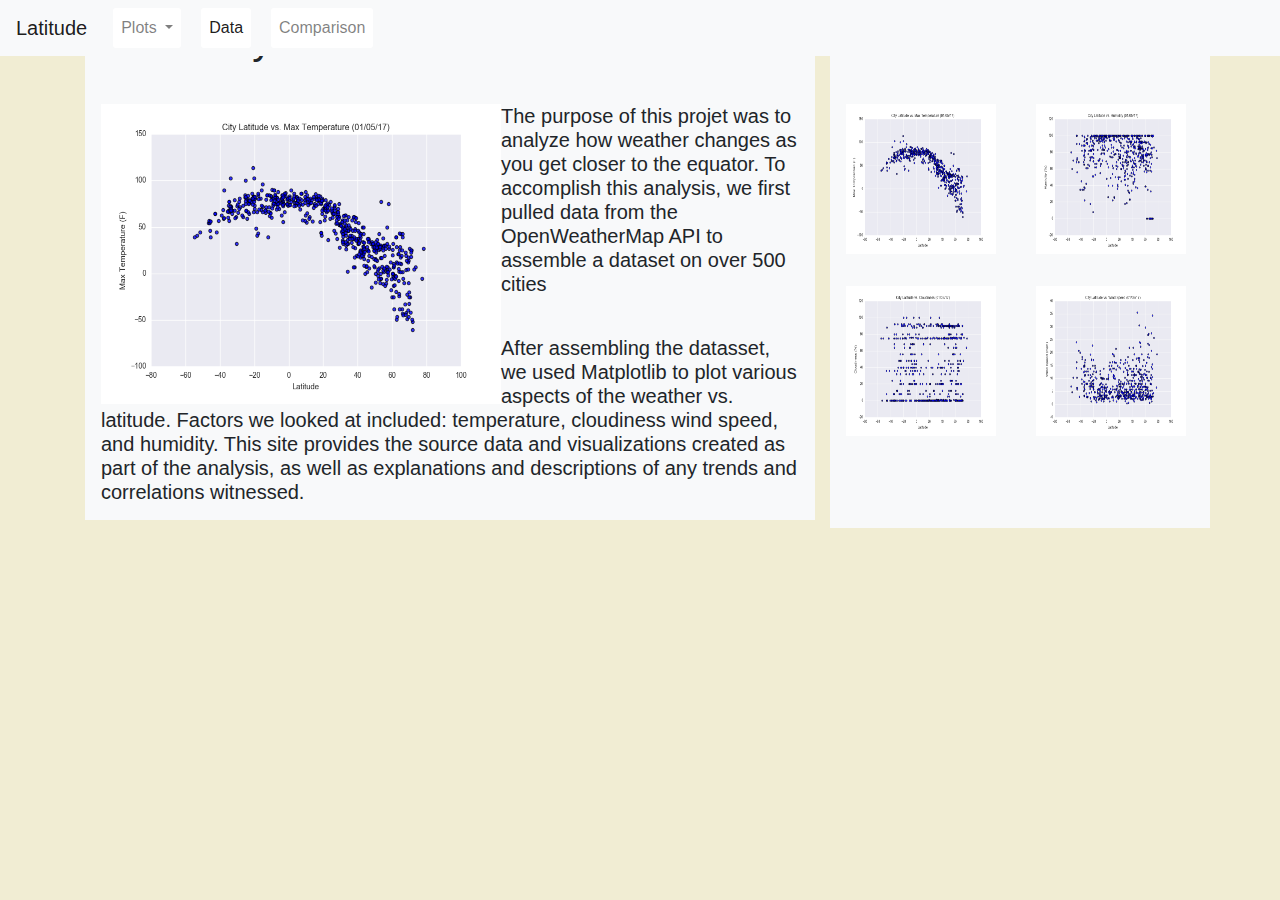
==== index.html @ dce3795e "fixed dropdown and responsive navbar issue" ====
<!DOCTYPE html>
<html lang="en">
    <head>
        <meta charset="UTF-8">
        <title>Langing-Page</title>
        <script type="text/javascript" src="js/jquery-1.8.0.js"></script>
    <script type="text/javascript" src="js/bootstrap.min.js"></script>
        <link rel="stylesheet" href="https://stackpath.bootstrapcdn.com/bootstrap/4.3.1/css/bootstrap.min.css" integrity="sha384-ggOyR0iXCbMQv3Xipma34MD+dH/1fQ784/j6cY/iJTQUOhcWr7x9JvoRxT2MZw1T" crossorigin="anonymous">
        <link rel="stylesheet" href="style.css">
    </head>
    <body style="background-color:rgb(241, 237, 211);">        

            <div>
            
                    <nav class ="navbar navbar-expand-md navbar-light fixed-top bg-light">
                        <a class= "navbar-brand" href="index.html">Latitude</a>
                        <button class="navbar-toggler" type="button" data-toggle="collapse" data-target="#navbarCollapse" aria-controls="navbarCollapse" aria-expanded="true" aria-label="Toggle navigation">
                            <span class="navbar-toggler-icon"></span>
                        </button>
                        <div class="navbar-collapse collapse show" id="navbarCollapse" style>
                            <ul class="navbar-nav mr-auto">
                                <li class="nav-item dropdown">
                                    <a class="nav-link dropdown-toggle" href="#" id="navbarDropdown" role="button" data-toggle="dropdown" aria-haspopup="true" aria-expanded="false">
                                    Plots
                                    </a>
                                    <div class="dropdown-menu">
                                    <a class="dropdown-item" href="/visualization-1.html">Max Temperature</a>
                                    <a class="dropdown-item" href="/visualization-2.html">Humidity</a>
                                    <a class="dropdown-item" href="/visualization-3.html">Cloudiness</a>
                                    <a class="dropdown-item" href="/visualization-4.html">Wind Speed</a>
                                    </div>
                                </li>
                                <li class="nav-item active">
                                    <a class="nav-link" href="/data.html">Data</a>
                                </li>
                                <li class="nav-item">
                                    <a class="nav-link" href="/comparison.html">Comparison</a>
                                </li>
                        </ul>
                    </div>
                </nav>
                </div>
        <main>
            <div class ="container">
        <div class = "row mt-auto">
            <div class="col-ls-8 col-md-8 col-sm-12">
                <div class="p-6 bg-light">
                <h1 class = "display-5 p-3">Summary: Latitude vs. X</h1>
                <h5 class = "display-6 p-3"><img src="\Resources\assets\images\Fig1.png" class="img-responsive" width = "400" height = "300" style = "float:left" alt="...">The purpose of this projet was to analyze how weather changes as you get closer to the equator. To accomplish this analysis, we first pulled data from the OpenWeatherMap API to assemble a dataset on over 500 cities</h5>
                <h5 class = "p-3">After assembling the datasset, we used Matplotlib to plot various aspects of the weather vs. latitude. Factors we looked at included: temperature, cloudiness wind speed, and humidity. This site provides the source data and visualizations created as part of the analysis, as well as explanations and descriptions of any trends and correlations witnessed.</h5>
            </div>
            </div>
            <div class="col-ls-4 col-md-4 col-sm-12 bg-light">
                <div class="row">
                    <div>
                        <h1 class = "display-5 p-3">Visualizations</h1>
                    </div>
                </div>
                <div class="row">
                    <div class = "col-md-6 col-sm-3 p-3">
                            <a href="/visualization-1.html">
                            <img class = "thumbnail" src="\Resources\assets\images\Fig1.png" alt="Max Temperature">
                            </a>
                    </div>
                    <div class = "col-md-6 col-sm-3 p-3">
                        <a href="/visualization-2.html">
                          <img class = "thumbnail" src="\Resources\assets\images\Fig2.png" alt="Humidity">
                        </a>
                    </div>            
                    <div class = "col-md-6 col-sm-3 p-3">
                            <a href="/visualization-3.html">
                              <img class = "thumbnail" src="\Resources\assets\images\Fig3.png" alt="Cloudiness">
                            </a>
                    </div>
                    <div class = "col-md-6 col-sm-3 p-3">
                            <a href="/visualization-4.html">
                              <img class = "thumbnail" src="\Resources\assets\images\Fig4.png" alt="Wind Speed">
                            </a>
                    </div>
                </div>
            </div>
        </div>           
    </div>
</main>
    <script src="https://code.jquery.com/jquery-3.3.1.slim.min.js" integrity="sha384-q8i/X+965DzO0rT7abK41JStQIAqVgRVzpbzo5smXKp4YfRvH+8abtTE1Pi6jizo" crossorigin="anonymous"></script>
<script src="https://cdnjs.cloudflare.com/ajax/libs/popper.js/1.14.7/umd/popper.min.js" integrity="sha384-UO2eT0CpHqdSJQ6hJty5KVphtPhzWj9WO1clHTMGa3JDZwrnQq4sF86dIHNDz0W1" crossorigin="anonymous"></script>
<script src="https://stackpath.bootstrapcdn.com/bootstrap/4.3.1/js/bootstrap.min.js" integrity="sha384-JjSmVgyd0p3pXB1rRibZUAYoIIy6OrQ6VrjIEaFf/nJGzIxFDsf4x0xIM+B07jRM" crossorigin="anonymous"></script>
    </body>
</html>
---- style.css ----
.thumbnail {
width: 150px;
height: 150px;
border: 0.1mm;
}

.container {width: auto; }
/* Giving our navbar some padding and a background color */
  /* Making our navbar li's inline-block elements this makes it so we can have multiple on the same line. Floats could have been used too */
  .navbar li {
    display: inline-block;
    padding: 0px;
    margin-right: 10px;
    margin-left: 10px;
    cursor: pointer;
    background: #fff;
    border-radius: 3px;
  }

  #nav-select {
    visibility: hidden;
  }
  
  /* Getting rid of the default link styles here */
  .navbar li a {
    color: #000;
    text-decoration: none;
  }

  
  /* Adding media queries to show the drop-down, and hide the navbar when the screen is smaller than 480 pixels */
  @media (max-width: 600px) {
    .navbar li {
      padding: 10px;
    }
  
    .post {
      margin-right: 30px;
      margin-left: 30px;
    }
  
    .navbar ul {
      visibility: hidden;
    }
  
    #nav-select {
      visibility: visible;
    }
  }
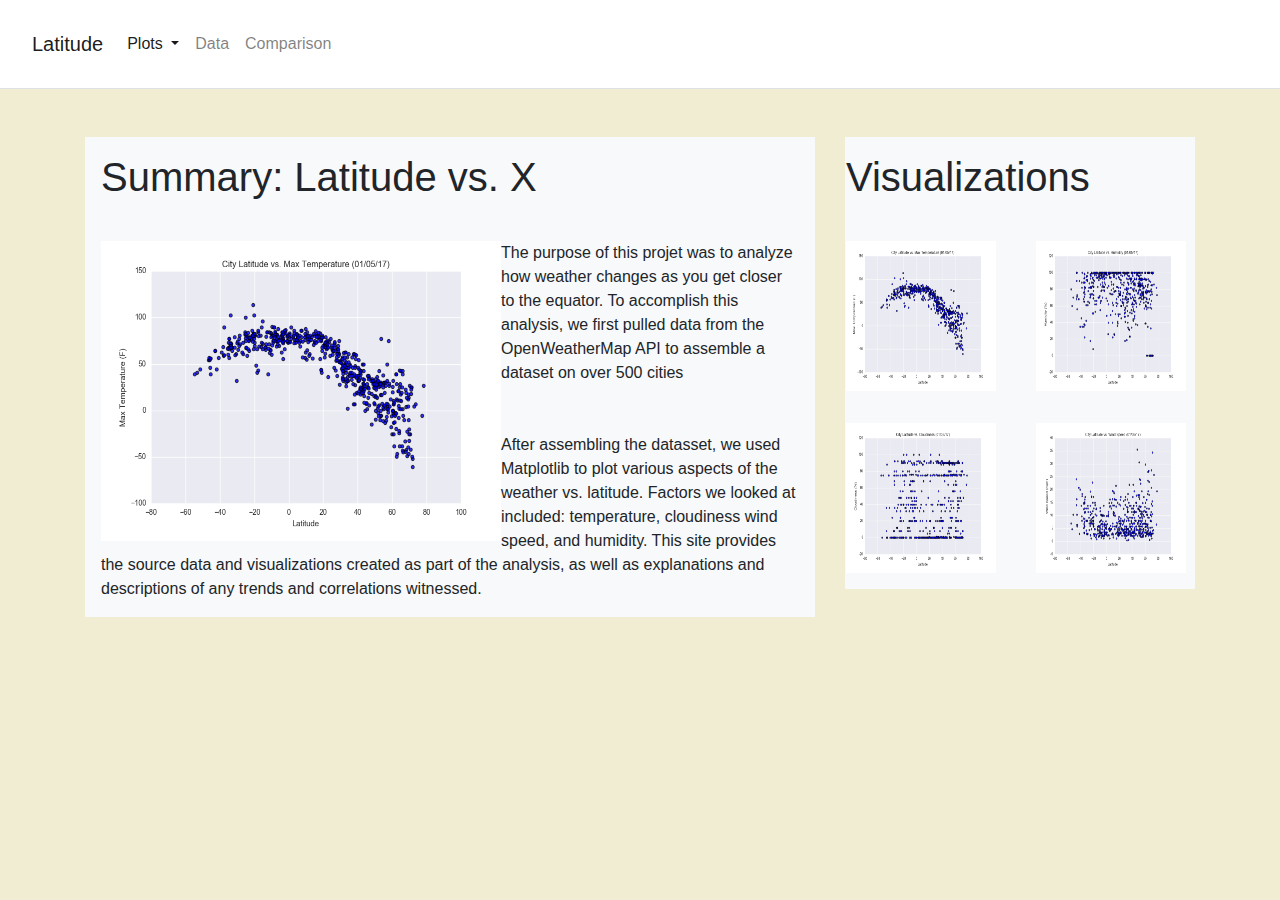
==== commit 3071eb1b: "still need more work on layout, but fixed most of the issues" ====
--- a/index.html
+++ b/index.html
@@ -3,23 +3,19 @@
     <head>
         <meta charset="UTF-8">
         <title>Langing-Page</title>
-        <script type="text/javascript" src="js/jquery-1.8.0.js"></script>
-    <script type="text/javascript" src="js/bootstrap.min.js"></script>
         <link rel="stylesheet" href="https://stackpath.bootstrapcdn.com/bootstrap/4.3.1/css/bootstrap.min.css" integrity="sha384-ggOyR0iXCbMQv3Xipma34MD+dH/1fQ784/j6cY/iJTQUOhcWr7x9JvoRxT2MZw1T" crossorigin="anonymous">
         <link rel="stylesheet" href="style.css">
     </head>
     <body style="background-color:rgb(241, 237, 211);">        
-
-            <div>
-            
-                    <nav class ="navbar navbar-expand-md navbar-light fixed-top bg-light">
+        <div class="d-flex flex-column flex-md-row align-items-center p-3 mb-5 bg-white border-bottom box-shadow">         
+                <nav class ="navbar navbar-expand-md navbar-light my-0 my-md-0 mr-md-3">
                         <a class= "navbar-brand" href="index.html">Latitude</a>
                         <button class="navbar-toggler" type="button" data-toggle="collapse" data-target="#navbarCollapse" aria-controls="navbarCollapse" aria-expanded="true" aria-label="Toggle navigation">
                             <span class="navbar-toggler-icon"></span>
                         </button>
                         <div class="navbar-collapse collapse show" id="navbarCollapse" style>
                             <ul class="navbar-nav mr-auto">
-                                <li class="nav-item dropdown">
+                                <li class="nav-item dropdown active">
                                     <a class="nav-link dropdown-toggle" href="#" id="navbarDropdown" role="button" data-toggle="dropdown" aria-haspopup="true" aria-expanded="false">
                                     Plots
                                     </a>
@@ -30,58 +26,64 @@
                                     <a class="dropdown-item" href="/visualization-4.html">Wind Speed</a>
                                     </div>
                                 </li>
-                                <li class="nav-item active">
+                                <li class="nav-item">
                                     <a class="nav-link" href="/data.html">Data</a>
                                 </li>
                                 <li class="nav-item">
                                     <a class="nav-link" href="/comparison.html">Comparison</a>
                                 </li>
-                        </ul>
-                    </div>
-                </nav>
-                </div>
-        <main>
-            <div class ="container">
+                            </ul>
+                        </div>
+                    </nav>
+        </div>
+        <div class ="container">
         <div class = "row mt-auto">
             <div class="col-ls-8 col-md-8 col-sm-12">
                 <div class="p-6 bg-light">
                 <h1 class = "display-5 p-3">Summary: Latitude vs. X</h1>
-                <h5 class = "display-6 p-3"><img src="\Resources\assets\images\Fig1.png" class="img-responsive" width = "400" height = "300" style = "float:left" alt="...">The purpose of this projet was to analyze how weather changes as you get closer to the equator. To accomplish this analysis, we first pulled data from the OpenWeatherMap API to assemble a dataset on over 500 cities</h5>
-                <h5 class = "p-3">After assembling the datasset, we used Matplotlib to plot various aspects of the weather vs. latitude. Factors we looked at included: temperature, cloudiness wind speed, and humidity. This site provides the source data and visualizations created as part of the analysis, as well as explanations and descriptions of any trends and correlations witnessed.</h5>
+                <p class = "display-6 p-3"><img src="\Resources\assets\images\Fig1.png" class="img-responsive" width = "400" height = "300" style = "float:left" alt="...">The purpose of this projet was to analyze how weather changes as you get closer to the equator. To accomplish this analysis, we first pulled data from the OpenWeatherMap API to assemble a dataset on over 500 cities</p>
+                <p class = "p-3">After assembling the datasset, we used Matplotlib to plot various aspects of the weather vs. latitude. Factors we looked at included: temperature, cloudiness wind speed, and humidity. This site provides the source data and visualizations created as part of the analysis, as well as explanations and descriptions of any trends and correlations witnessed.</p>
+                </div>
             </div>
-            </div>
-            <div class="col-ls-4 col-md-4 col-sm-12 bg-light">
+            <div class="col-ls-4 col-md-4 col-sm-12">
+                <div class="p-6 bg-light">
                 <div class="row">
-                    <div>
                         <h1 class = "display-5 p-3">Visualizations</h1>
-                    </div>
                 </div>
                 <div class="row">
                     <div class = "col-md-6 col-sm-3 p-3">
+                        <div class="thumbnail">
                             <a href="/visualization-1.html">
                             <img class = "thumbnail" src="\Resources\assets\images\Fig1.png" alt="Max Temperature">
                             </a>
+                        </div>
                     </div>
                     <div class = "col-md-6 col-sm-3 p-3">
+                        <div class="thumbnail">
                         <a href="/visualization-2.html">
                           <img class = "thumbnail" src="\Resources\assets\images\Fig2.png" alt="Humidity">
                         </a>
+                        </div>
                     </div>            
                     <div class = "col-md-6 col-sm-3 p-3">
+                        <div class="thumbnail">
                             <a href="/visualization-3.html">
                               <img class = "thumbnail" src="\Resources\assets\images\Fig3.png" alt="Cloudiness">
                             </a>
+                        </div>
                     </div>
                     <div class = "col-md-6 col-sm-3 p-3">
+                        <div class="thumbnail">
                             <a href="/visualization-4.html">
                               <img class = "thumbnail" src="\Resources\assets\images\Fig4.png" alt="Wind Speed">
                             </a>
+                        </div>
                     </div>
+                </div>
                 </div>
             </div>
         </div>           
     </div>
-</main>
     <script src="https://code.jquery.com/jquery-3.3.1.slim.min.js" integrity="sha384-q8i/X+965DzO0rT7abK41JStQIAqVgRVzpbzo5smXKp4YfRvH+8abtTE1Pi6jizo" crossorigin="anonymous"></script>
 <script src="https://cdnjs.cloudflare.com/ajax/libs/popper.js/1.14.7/umd/popper.min.js" integrity="sha384-UO2eT0CpHqdSJQ6hJty5KVphtPhzWj9WO1clHTMGa3JDZwrnQq4sF86dIHNDz0W1" crossorigin="anonymous"></script>
 <script src="https://stackpath.bootstrapcdn.com/bootstrap/4.3.1/js/bootstrap.min.js" integrity="sha384-JjSmVgyd0p3pXB1rRibZUAYoIIy6OrQ6VrjIEaFf/nJGzIxFDsf4x0xIM+B07jRM" crossorigin="anonymous"></script>
--- a/style.css
+++ b/style.css
@@ -4,47 +4,5 @@
 border: 0.1mm;
 }
 
-.container {width: auto; }
-/* Giving our navbar some padding and a background color */
-  /* Making our navbar li's inline-block elements this makes it so we can have multiple on the same line. Floats could have been used too */
-  .navbar li {
-    display: inline-block;
-    padding: 0px;
-    margin-right: 10px;
-    margin-left: 10px;
-    cursor: pointer;
-    background: #fff;
-    border-radius: 3px;
-  }
-
-  #nav-select {
-    visibility: hidden;
-  }
-  
-  /* Getting rid of the default link styles here */
-  .navbar li a {
-    color: #000;
-    text-decoration: none;
-  }
-
   
   /* Adding media queries to show the drop-down, and hide the navbar when the screen is smaller than 480 pixels */
-  @media (max-width: 600px) {
-    .navbar li {
-      padding: 10px;
-    }
-  
-    .post {
-      margin-right: 30px;
-      margin-left: 30px;
-    }
-  
-    .navbar ul {
-      visibility: hidden;
-    }
-  
-    #nav-select {
-      visibility: visible;
-    }
-  }
-  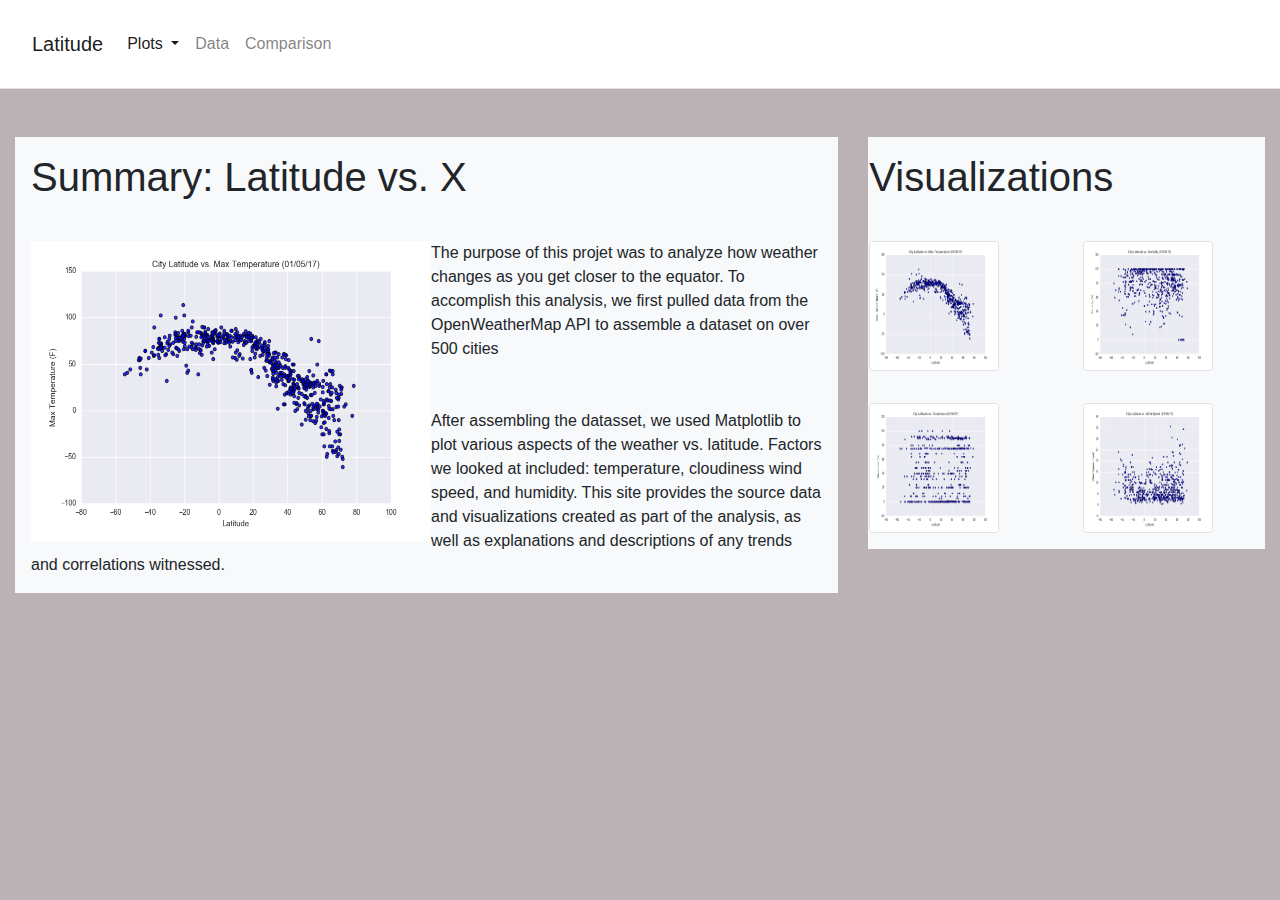
==== commit 425e0098: "continue to work improvment" ====
--- a/index.html
+++ b/index.html
@@ -6,7 +6,8 @@
         <link rel="stylesheet" href="https://stackpath.bootstrapcdn.com/bootstrap/4.3.1/css/bootstrap.min.css" integrity="sha384-ggOyR0iXCbMQv3Xipma34MD+dH/1fQ784/j6cY/iJTQUOhcWr7x9JvoRxT2MZw1T" crossorigin="anonymous">
         <link rel="stylesheet" href="style.css">
     </head>
-    <body style="background-color:rgb(241, 237, 211);">        
+    <body>
+    <header>        
         <div class="d-flex flex-column flex-md-row align-items-center p-3 mb-5 bg-white border-bottom box-shadow">         
                 <nav class ="navbar navbar-expand-md navbar-light my-0 my-md-0 mr-md-3">
                         <a class= "navbar-brand" href="index.html">Latitude</a>
@@ -36,7 +37,8 @@
                         </div>
                     </nav>
         </div>
-        <div class ="container">
+    </header>
+        <div class ="container-fluid">
         <div class = "row mt-auto">
             <div class="col-ls-8 col-md-8 col-sm-12">
                 <div class="p-6 bg-light">
@@ -54,28 +56,28 @@
                     <div class = "col-md-6 col-sm-3 p-3">
                         <div class="thumbnail">
                             <a href="/visualization-1.html">
-                            <img class = "thumbnail" src="\Resources\assets\images\Fig1.png" alt="Max Temperature">
+                            <img class = "thumbnail border border-bottom rounded image-fluid" src="\Resources\assets\images\Fig1.png" alt="Max Temperature">
                             </a>
                         </div>
                     </div>
                     <div class = "col-md-6 col-sm-3 p-3">
                         <div class="thumbnail">
                         <a href="/visualization-2.html">
-                          <img class = "thumbnail" src="\Resources\assets\images\Fig2.png" alt="Humidity">
+                          <img class = "thumbnail border border-bottom rounded image-fluid" src="\Resources\assets\images\Fig2.png" alt="Humidity">
                         </a>
                         </div>
                     </div>            
                     <div class = "col-md-6 col-sm-3 p-3">
                         <div class="thumbnail">
                             <a href="/visualization-3.html">
-                              <img class = "thumbnail" src="\Resources\assets\images\Fig3.png" alt="Cloudiness">
+                              <img class = "thumbnail border border-bottom rounded image-fluid" src="\Resources\assets\images\Fig3.png" alt="Cloudiness">
                             </a>
                         </div>
                     </div>
                     <div class = "col-md-6 col-sm-3 p-3">
                         <div class="thumbnail">
                             <a href="/visualization-4.html">
-                              <img class = "thumbnail" src="\Resources\assets\images\Fig4.png" alt="Wind Speed">
+                              <img class = "thumbnail border border-bottom rounded image-fluid" src="\Resources\assets\images\Fig4.png" alt="Wind Speed">
                             </a>
                         </div>
                     </div>
--- a/style.css
+++ b/style.css
@@ -1,8 +1,29 @@
 .thumbnail {
-width: 150px;
-height: 150px;
-border: 0.1mm;
+width: 130px;
+height: 130px;
+border-width: 1px;
+border-color: black;
 }
 
+.center {
+  display: block;
+  margin-left: auto;
+  margin-right: auto;
+  width: 80%;
+}
+
+body{
+  background-color:#BAB2B5;
+}
+
+
+h6{
+font-size: large;
+font-weight: 600;
+font-style: bold;
+font-family:-apple-system, BlinkMacSystemFont, 'Segoe UI', Roboto, Oxygen, Ubuntu, Cantarell, 'Open Sans', 'Helvetica Neue', sans-serif;
+text-align:center;
+padding-top: 50px;
+}
   
   /* Adding media queries to show the drop-down, and hide the navbar when the screen is smaller than 480 pixels */
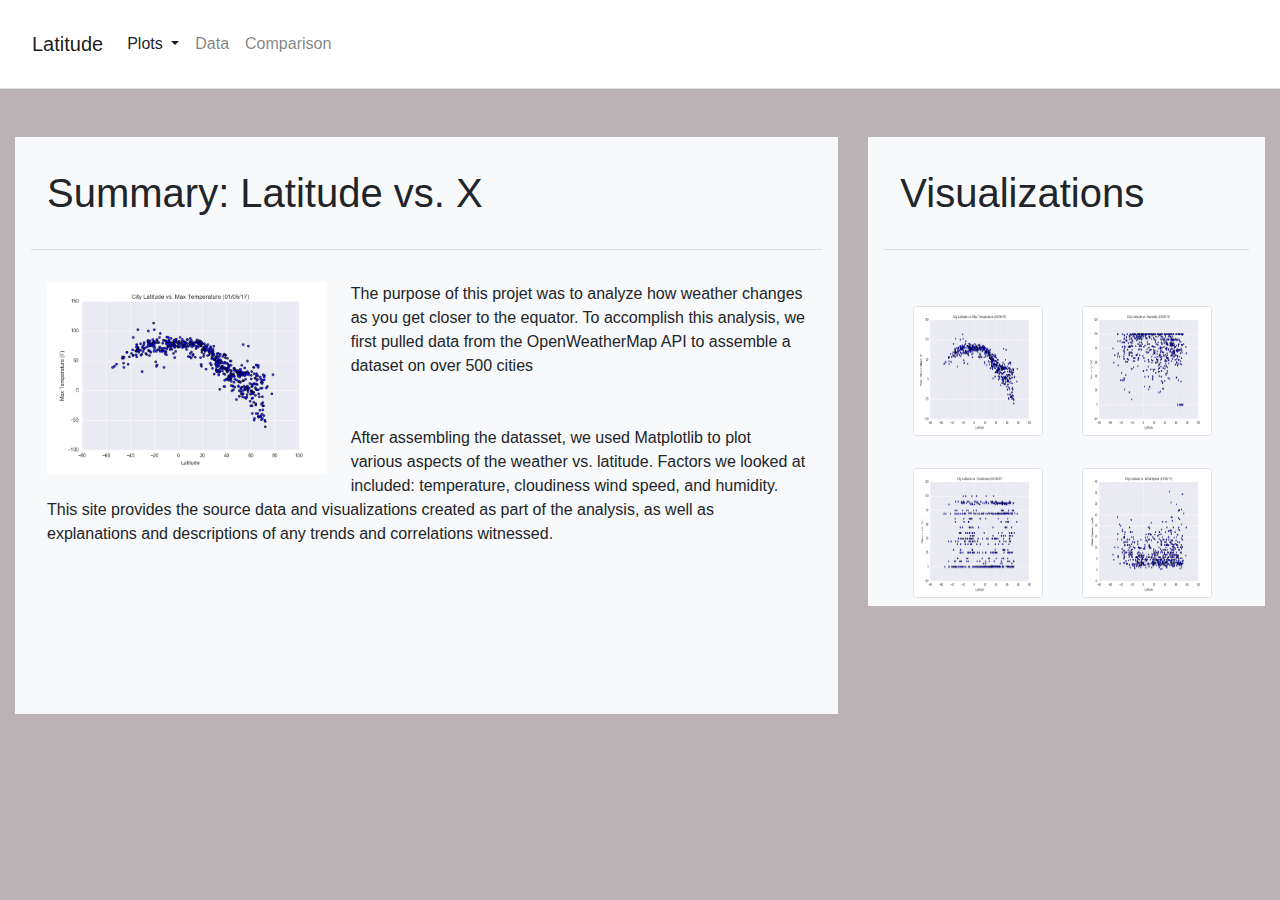
==== commit 1f0be6c5: "done" ====
--- a/index.html
+++ b/index.html
@@ -7,15 +7,14 @@
         <link rel="stylesheet" href="style.css">
     </head>
     <body>
-    <header>        
-        <div class="d-flex flex-column flex-md-row align-items-center p-3 mb-5 bg-white border-bottom box-shadow">         
-                <nav class ="navbar navbar-expand-md navbar-light my-0 my-md-0 mr-md-3">
+        <div class="d-flex flex-column flex-md-row align-items-center p-3 mb-5 bg-white border-bottom box-shadow">             
+            <nav class ="navbar navbar-expand-md navbar-light my-0 my-md-0 mr-md-3">
                         <a class= "navbar-brand" href="index.html">Latitude</a>
-                        <button class="navbar-toggler" type="button" data-toggle="collapse" data-target="#navbarCollapse" aria-controls="navbarCollapse" aria-expanded="true" aria-label="Toggle navigation">
+                        <button class="navbar-toggler nav" type="button" data-toggle="collapse" data-target="#navbarCollapse" aria-controls="navbarCollapse" aria-expanded="false" aria-label="Toggle navigation">
                             <span class="navbar-toggler-icon"></span>
                         </button>
                         <div class="navbar-collapse collapse show" id="navbarCollapse" style>
-                            <ul class="navbar-nav mr-auto">
+                            <ul class="navbar-nav mr-auto justify-content-end">
                                 <li class="nav-item dropdown active">
                                     <a class="nav-link dropdown-toggle" href="#" id="navbarDropdown" role="button" data-toggle="dropdown" aria-haspopup="true" aria-expanded="false">
                                     Plots
@@ -37,47 +36,49 @@
                         </div>
                     </nav>
         </div>
-    </header>
         <div class ="container-fluid">
         <div class = "row mt-auto">
-            <div class="col-ls-8 col-md-8 col-sm-12">
-                <div class="p-6 bg-light">
+            <div class="col-md-8">
+                <div class="p-3 bg-light">
                 <h1 class = "display-5 p-3">Summary: Latitude vs. X</h1>
-                <p class = "display-6 p-3"><img src="\Resources\assets\images\Fig1.png" class="img-responsive" width = "400" height = "300" style = "float:left" alt="...">The purpose of this projet was to analyze how weather changes as you get closer to the equator. To accomplish this analysis, we first pulled data from the OpenWeatherMap API to assemble a dataset on over 500 cities</p>
-                <p class = "p-3">After assembling the datasset, we used Matplotlib to plot various aspects of the weather vs. latitude. Factors we looked at included: temperature, cloudiness wind speed, and humidity. This site provides the source data and visualizations created as part of the analysis, as well as explanations and descriptions of any trends and correlations witnessed.</p>
-                </div>
+                <hr/>
+                <p class = "display-6 p-3"><img src="\Resources\assets\images\Fig1.png" class="img-fluid left pr-4" style="float:left" alt="...">The purpose of this projet was to analyze how weather changes as you get closer to the equator. To accomplish this analysis, we first pulled data from the OpenWeatherMap API to assemble a dataset on over 500 cities</p>
+                <p class = "display-6 p-3">After assembling the datasset, we used Matplotlib to plot various aspects of the weather vs. latitude. Factors we looked at included: temperature, cloudiness wind speed, and humidity. This site provides the source data and visualizations created as part of the analysis, as well as explanations and descriptions of any trends and correlations witnessed.</p>
+                <p>&nbsp;</p>
+                <p>&nbsp;</p>
+                <p>&nbsp;</p>
             </div>
-            <div class="col-ls-4 col-md-4 col-sm-12">
-                <div class="p-6 bg-light">
+            </div>
+            <div class="col-md-4">
+                <div class="bg-light p-3">
+                <h1 class = "display-5 p-3">Visualizations</h1>
+                <hr/>
                 <div class="row">
-                        <h1 class = "display-5 p-3">Visualizations</h1>
-                </div>
-                <div class="row">
-                    <div class = "col-md-6 col-sm-3 p-3">
-                        <div class="thumbnail">
+                    <div class = "col-md-5 col-sm-3 ml-md-1 p-3">
+                        <div class="thumbnail p-4">
                             <a href="/visualization-1.html">
-                            <img class = "thumbnail border border-bottom rounded image-fluid" src="\Resources\assets\images\Fig1.png" alt="Max Temperature">
+                            <img class = "thumbnail thumbnail-sm border border-bottom rounded image-fluid" src="\Resources\assets\images\Fig1.png" alt="Max Temperature">
                             </a>
                         </div>
                     </div>
-                    <div class = "col-md-6 col-sm-3 p-3">
-                        <div class="thumbnail">
+                    <div class = "col-md-5 col-sm-3 ml-md-1 p-3">
+                        <div class="thumbnail p-4">
                         <a href="/visualization-2.html">
-                          <img class = "thumbnail border border-bottom rounded image-fluid" src="\Resources\assets\images\Fig2.png" alt="Humidity">
+                          <img class = "thumbnail thumbnail-sm border border-bottom rounded image-fluid" src="\Resources\assets\images\Fig2.png" alt="Humidity">
                         </a>
                         </div>
                     </div>            
-                    <div class = "col-md-6 col-sm-3 p-3">
-                        <div class="thumbnail">
+                    <div class = "col-md-5 col-sm-3 ml-md-1 p-3">
+                        <div class="thumbnail p-4">
                             <a href="/visualization-3.html">
-                              <img class = "thumbnail border border-bottom rounded image-fluid" src="\Resources\assets\images\Fig3.png" alt="Cloudiness">
+                              <img class = "thumbnail thumbnail-sm border border-bottom rounded image-fluid" src="\Resources\assets\images\Fig3.png" alt="Cloudiness">
                             </a>
                         </div>
                     </div>
-                    <div class = "col-md-6 col-sm-3 p-3">
-                        <div class="thumbnail">
+                    <div class = "col-md-5 col-sm-3 ml-md-1 p-3">
+                        <div class="thumbnail p-4">
                             <a href="/visualization-4.html">
-                              <img class = "thumbnail border border-bottom rounded image-fluid" src="\Resources\assets\images\Fig4.png" alt="Wind Speed">
+                              <img class = "thumbnail thumbnail-sm border border-bottom rounded image-fluid" src="\Resources\assets\images\Fig4.png" alt="Wind Speed">
                             </a>
                         </div>
                     </div>
--- a/style.css
+++ b/style.css
@@ -10,6 +10,11 @@
   margin-left: auto;
   margin-right: auto;
   width: 80%;
+}
+
+.left {
+  display: block;
+  width: 40%;
 }
 
 body{
@@ -25,5 +30,14 @@
 text-align:center;
 padding-top: 50px;
 }
+
+@media screen and (max-width: 992px) {
+  .thumbnail-sm {
+    width: 100px;
+    height: 100px;
+    border-width: 1px;
+    border-color: black;;
+  }
+}
   
   /* Adding media queries to show the drop-down, and hide the navbar when the screen is smaller than 480 pixels */
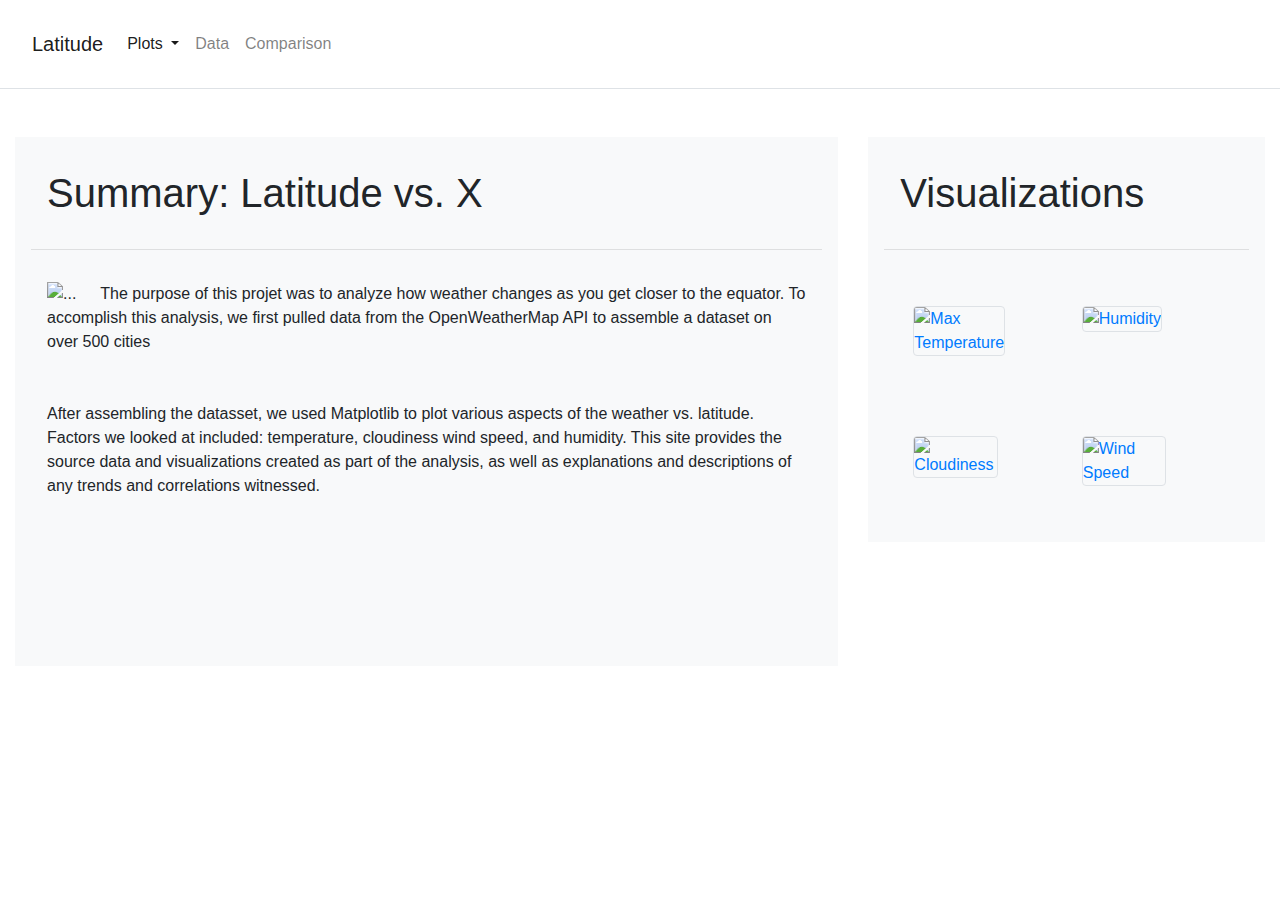
==== commit 5f50b184: "Update index.html" ====
--- a/index.html
+++ b/index.html
@@ -4,12 +4,12 @@
         <meta charset="UTF-8">
         <title>Langing-Page</title>
         <link rel="stylesheet" href="https://stackpath.bootstrapcdn.com/bootstrap/4.3.1/css/bootstrap.min.css" integrity="sha384-ggOyR0iXCbMQv3Xipma34MD+dH/1fQ784/j6cY/iJTQUOhcWr7x9JvoRxT2MZw1T" crossorigin="anonymous">
-        <link rel="stylesheet" href="style.css">
+        <link rel="stylesheet" href="Web-Design-Challenge/style.css">
     </head>
     <body>
         <div class="d-flex flex-column flex-md-row align-items-center p-3 mb-5 bg-white border-bottom box-shadow">             
             <nav class ="navbar navbar-expand-md navbar-light my-0 my-md-0 mr-md-3">
-                        <a class= "navbar-brand" href="index.html">Latitude</a>
+                        <a class= "navbar-brand" href="Web-Design-Challenge/index.html">Latitude</a>
                         <button class="navbar-toggler nav" type="button" data-toggle="collapse" data-target="#navbarCollapse" aria-controls="navbarCollapse" aria-expanded="false" aria-label="Toggle navigation">
                             <span class="navbar-toggler-icon"></span>
                         </button>
@@ -20,17 +20,17 @@
                                     Plots
                                     </a>
                                     <div class="dropdown-menu">
-                                    <a class="dropdown-item" href="/visualization-1.html">Max Temperature</a>
-                                    <a class="dropdown-item" href="/visualization-2.html">Humidity</a>
-                                    <a class="dropdown-item" href="/visualization-3.html">Cloudiness</a>
-                                    <a class="dropdown-item" href="/visualization-4.html">Wind Speed</a>
+                                    <a class="dropdown-item" href="Web-Design-Challenge/visualization-1.html">Max Temperature</a>
+                                    <a class="dropdown-item" href="Web-Design-Challenge/visualization-2.html">Humidity</a>
+                                    <a class="dropdown-item" href="Web-Design-Challenge/visualization-3.html">Cloudiness</a>
+                                    <a class="dropdown-item" href="Web-Design-Challenge/visualization-4.html">Wind Speed</a>
                                     </div>
                                 </li>
                                 <li class="nav-item">
-                                    <a class="nav-link" href="/data.html">Data</a>
+                                    <a class="nav-link" href="Web-Design-Challenge/data.html">Data</a>
                                 </li>
                                 <li class="nav-item">
-                                    <a class="nav-link" href="/comparison.html">Comparison</a>
+                                    <a class="nav-link" href="Web-Design-Challenge/comparison.html">Comparison</a>
                                 </li>
                             </ul>
                         </div>
@@ -42,7 +42,7 @@
                 <div class="p-3 bg-light">
                 <h1 class = "display-5 p-3">Summary: Latitude vs. X</h1>
                 <hr/>
-                <p class = "display-6 p-3"><img src="\Resources\assets\images\Fig1.png" class="img-fluid left pr-4" style="float:left" alt="...">The purpose of this projet was to analyze how weather changes as you get closer to the equator. To accomplish this analysis, we first pulled data from the OpenWeatherMap API to assemble a dataset on over 500 cities</p>
+                <p class = "display-6 p-3"><img src="Web-Design-Challenge\Resources\assets\images\Fig1.png" class="img-fluid left pr-4" style="float:left" alt="...">The purpose of this projet was to analyze how weather changes as you get closer to the equator. To accomplish this analysis, we first pulled data from the OpenWeatherMap API to assemble a dataset on over 500 cities</p>
                 <p class = "display-6 p-3">After assembling the datasset, we used Matplotlib to plot various aspects of the weather vs. latitude. Factors we looked at included: temperature, cloudiness wind speed, and humidity. This site provides the source data and visualizations created as part of the analysis, as well as explanations and descriptions of any trends and correlations witnessed.</p>
                 <p>&nbsp;</p>
                 <p>&nbsp;</p>
@@ -57,28 +57,28 @@
                     <div class = "col-md-5 col-sm-3 ml-md-1 p-3">
                         <div class="thumbnail p-4">
                             <a href="/visualization-1.html">
-                            <img class = "thumbnail thumbnail-sm border border-bottom rounded image-fluid" src="\Resources\assets\images\Fig1.png" alt="Max Temperature">
+                            <img class = "thumbnail thumbnail-sm border border-bottom rounded image-fluid" src="Web-Design-Challenge\Resources\assets\images\Fig1.png" alt="Max Temperature">
                             </a>
                         </div>
                     </div>
                     <div class = "col-md-5 col-sm-3 ml-md-1 p-3">
                         <div class="thumbnail p-4">
                         <a href="/visualization-2.html">
-                          <img class = "thumbnail thumbnail-sm border border-bottom rounded image-fluid" src="\Resources\assets\images\Fig2.png" alt="Humidity">
+                          <img class = "thumbnail thumbnail-sm border border-bottom rounded image-fluid" src="Web-Design-Challenge\Resources\assets\images\Fig2.png" alt="Humidity">
                         </a>
                         </div>
                     </div>            
                     <div class = "col-md-5 col-sm-3 ml-md-1 p-3">
                         <div class="thumbnail p-4">
                             <a href="/visualization-3.html">
-                              <img class = "thumbnail thumbnail-sm border border-bottom rounded image-fluid" src="\Resources\assets\images\Fig3.png" alt="Cloudiness">
+                              <img class = "thumbnail thumbnail-sm border border-bottom rounded image-fluid" src="Web-Design-Challenge\Resources\assets\images\Fig3.png" alt="Cloudiness">
                             </a>
                         </div>
                     </div>
                     <div class = "col-md-5 col-sm-3 ml-md-1 p-3">
                         <div class="thumbnail p-4">
                             <a href="/visualization-4.html">
-                              <img class = "thumbnail thumbnail-sm border border-bottom rounded image-fluid" src="\Resources\assets\images\Fig4.png" alt="Wind Speed">
+                              <img class = "thumbnail thumbnail-sm border border-bottom rounded image-fluid" src="Web-Design-Challenge\Resources\assets\images\Fig4.png" alt="Wind Speed">
                             </a>
                         </div>
                     </div>
@@ -91,4 +91,4 @@
 <script src="https://cdnjs.cloudflare.com/ajax/libs/popper.js/1.14.7/umd/popper.min.js" integrity="sha384-UO2eT0CpHqdSJQ6hJty5KVphtPhzWj9WO1clHTMGa3JDZwrnQq4sF86dIHNDz0W1" crossorigin="anonymous"></script>
 <script src="https://stackpath.bootstrapcdn.com/bootstrap/4.3.1/js/bootstrap.min.js" integrity="sha384-JjSmVgyd0p3pXB1rRibZUAYoIIy6OrQ6VrjIEaFf/nJGzIxFDsf4x0xIM+B07jRM" crossorigin="anonymous"></script>
     </body>
-</html>+</html>
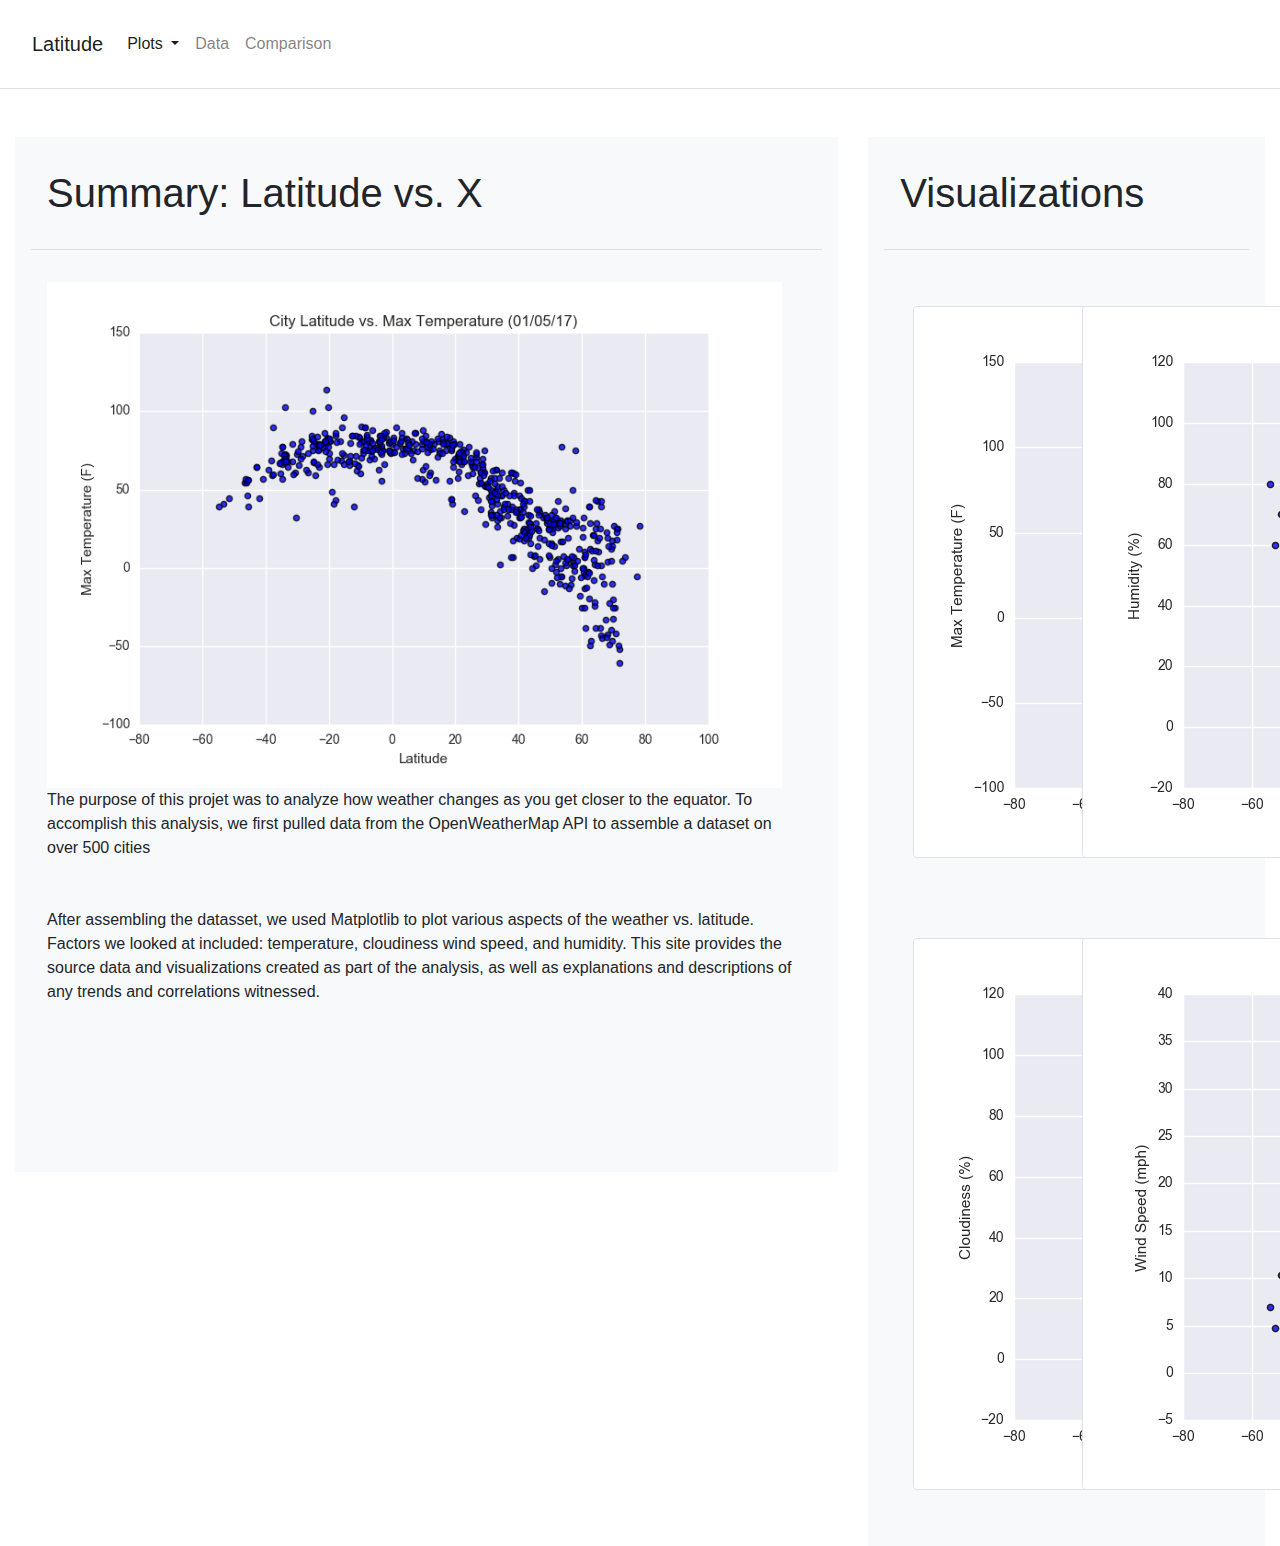
==== commit 11f8b436: "Update index.html" ====
--- a/index.html
+++ b/index.html
@@ -9,7 +9,7 @@
     <body>
         <div class="d-flex flex-column flex-md-row align-items-center p-3 mb-5 bg-white border-bottom box-shadow">             
             <nav class ="navbar navbar-expand-md navbar-light my-0 my-md-0 mr-md-3">
-                        <a class= "navbar-brand" href="Web-Design-Challenge/index.html">Latitude</a>
+                        <a class= "navbar-brand" href="/index.html">Latitude</a>
                         <button class="navbar-toggler nav" type="button" data-toggle="collapse" data-target="#navbarCollapse" aria-controls="navbarCollapse" aria-expanded="false" aria-label="Toggle navigation">
                             <span class="navbar-toggler-icon"></span>
                         </button>
@@ -20,17 +20,17 @@
                                     Plots
                                     </a>
                                     <div class="dropdown-menu">
-                                    <a class="dropdown-item" href="Web-Design-Challenge/visualization-1.html">Max Temperature</a>
-                                    <a class="dropdown-item" href="Web-Design-Challenge/visualization-2.html">Humidity</a>
-                                    <a class="dropdown-item" href="Web-Design-Challenge/visualization-3.html">Cloudiness</a>
-                                    <a class="dropdown-item" href="Web-Design-Challenge/visualization-4.html">Wind Speed</a>
+                                    <a class="dropdown-item" href="/visualization-1.html">Max Temperature</a>
+                                    <a class="dropdown-item" href="/visualization-2.html">Humidity</a>
+                                    <a class="dropdown-item" href="/visualization-3.html">Cloudiness</a>
+                                    <a class="dropdown-item" href="/visualization-4.html">Wind Speed</a>
                                     </div>
                                 </li>
                                 <li class="nav-item">
-                                    <a class="nav-link" href="Web-Design-Challenge/data.html">Data</a>
+                                    <a class="nav-link" href="/data.html">Data</a>
                                 </li>
                                 <li class="nav-item">
-                                    <a class="nav-link" href="Web-Design-Challenge/comparison.html">Comparison</a>
+                                    <a class="nav-link" href="/comparison.html">Comparison</a>
                                 </li>
                             </ul>
                         </div>
@@ -42,7 +42,7 @@
                 <div class="p-3 bg-light">
                 <h1 class = "display-5 p-3">Summary: Latitude vs. X</h1>
                 <hr/>
-                <p class = "display-6 p-3"><img src="Web-Design-Challenge\Resources\assets\images\Fig1.png" class="img-fluid left pr-4" style="float:left" alt="...">The purpose of this projet was to analyze how weather changes as you get closer to the equator. To accomplish this analysis, we first pulled data from the OpenWeatherMap API to assemble a dataset on over 500 cities</p>
+                <p class = "display-6 p-3"><img src="\Resources\assets\images\Fig1.png" class="img-fluid left pr-4" style="float:left" alt="...">The purpose of this projet was to analyze how weather changes as you get closer to the equator. To accomplish this analysis, we first pulled data from the OpenWeatherMap API to assemble a dataset on over 500 cities</p>
                 <p class = "display-6 p-3">After assembling the datasset, we used Matplotlib to plot various aspects of the weather vs. latitude. Factors we looked at included: temperature, cloudiness wind speed, and humidity. This site provides the source data and visualizations created as part of the analysis, as well as explanations and descriptions of any trends and correlations witnessed.</p>
                 <p>&nbsp;</p>
                 <p>&nbsp;</p>
@@ -57,28 +57,28 @@
                     <div class = "col-md-5 col-sm-3 ml-md-1 p-3">
                         <div class="thumbnail p-4">
                             <a href="/visualization-1.html">
-                            <img class = "thumbnail thumbnail-sm border border-bottom rounded image-fluid" src="Web-Design-Challenge\Resources\assets\images\Fig1.png" alt="Max Temperature">
+                            <img class = "thumbnail thumbnail-sm border border-bottom rounded image-fluid" src="\Resources\assets\images\Fig1.png" alt="Max Temperature">
                             </a>
                         </div>
                     </div>
                     <div class = "col-md-5 col-sm-3 ml-md-1 p-3">
                         <div class="thumbnail p-4">
                         <a href="/visualization-2.html">
-                          <img class = "thumbnail thumbnail-sm border border-bottom rounded image-fluid" src="Web-Design-Challenge\Resources\assets\images\Fig2.png" alt="Humidity">
+                          <img class = "thumbnail thumbnail-sm border border-bottom rounded image-fluid" src="\Resources\assets\images\Fig2.png" alt="Humidity">
                         </a>
                         </div>
                     </div>            
                     <div class = "col-md-5 col-sm-3 ml-md-1 p-3">
                         <div class="thumbnail p-4">
                             <a href="/visualization-3.html">
-                              <img class = "thumbnail thumbnail-sm border border-bottom rounded image-fluid" src="Web-Design-Challenge\Resources\assets\images\Fig3.png" alt="Cloudiness">
+                              <img class = "thumbnail thumbnail-sm border border-bottom rounded image-fluid" src="\Resources\assets\images\Fig3.png" alt="Cloudiness">
                             </a>
                         </div>
                     </div>
                     <div class = "col-md-5 col-sm-3 ml-md-1 p-3">
                         <div class="thumbnail p-4">
                             <a href="/visualization-4.html">
-                              <img class = "thumbnail thumbnail-sm border border-bottom rounded image-fluid" src="Web-Design-Challenge\Resources\assets\images\Fig4.png" alt="Wind Speed">
+                              <img class = "thumbnail thumbnail-sm border border-bottom rounded image-fluid" src="\Resources\assets\images\Fig4.png" alt="Wind Speed">
                             </a>
                         </div>
                     </div>
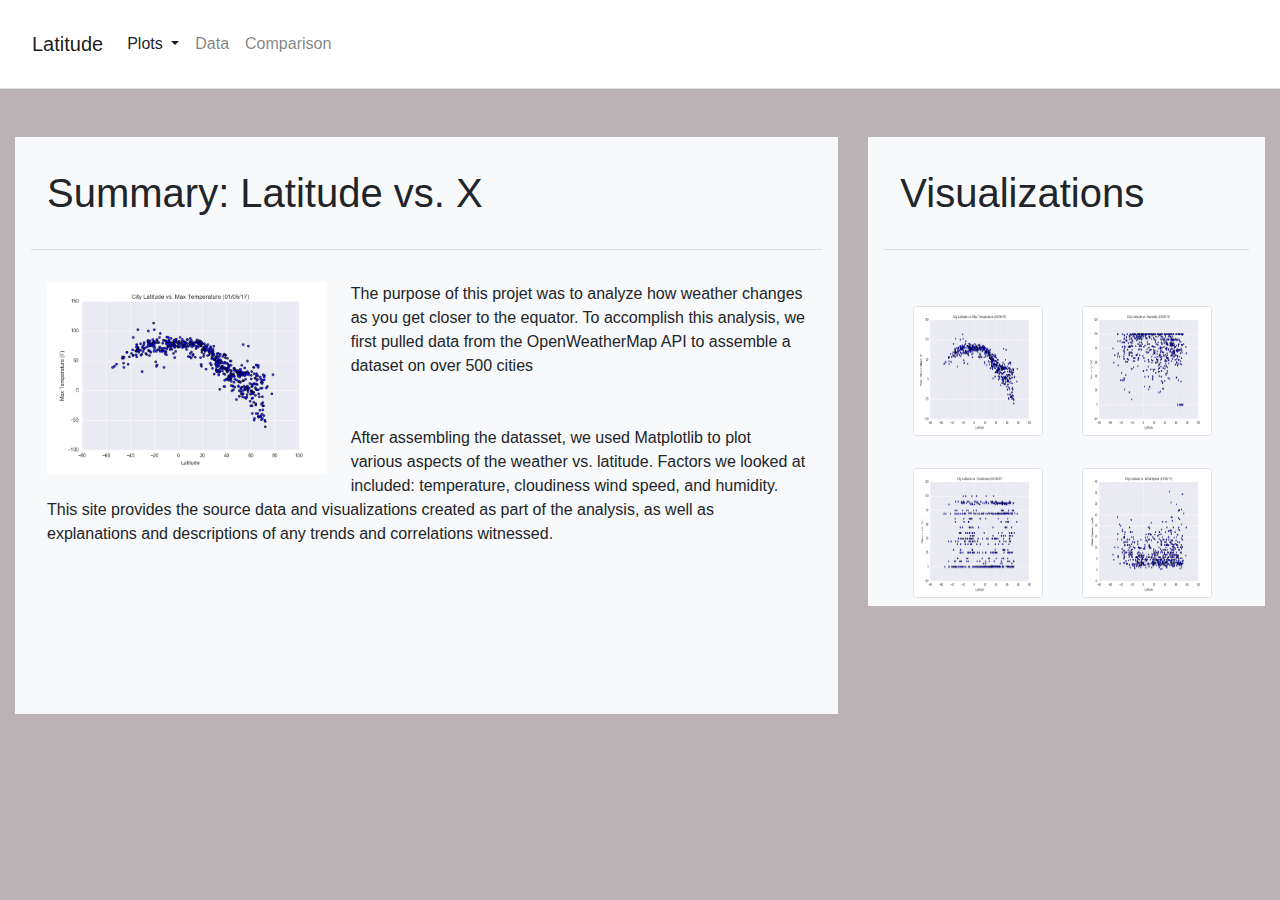
==== commit 15521db9: "Update index.html" ====
--- a/index.html
+++ b/index.html
@@ -4,7 +4,7 @@
         <meta charset="UTF-8">
         <title>Langing-Page</title>
         <link rel="stylesheet" href="https://stackpath.bootstrapcdn.com/bootstrap/4.3.1/css/bootstrap.min.css" integrity="sha384-ggOyR0iXCbMQv3Xipma34MD+dH/1fQ784/j6cY/iJTQUOhcWr7x9JvoRxT2MZw1T" crossorigin="anonymous">
-        <link rel="stylesheet" href="Web-Design-Challenge/style.css">
+        <link rel="stylesheet" href="/style.css">
     </head>
     <body>
         <div class="d-flex flex-column flex-md-row align-items-center p-3 mb-5 bg-white border-bottom box-shadow">             
--- a/style.css
+++ b/style.css
@@ -0,0 +1,43 @@
+.thumbnail {
+width: 130px;
+height: 130px;
+border-width: 1px;
+border-color: black;
+}
+
+.center {
+  display: block;
+  margin-left: auto;
+  margin-right: auto;
+  width: 80%;
+}
+
+.left {
+  display: block;
+  width: 40%;
+}
+
+body{
+  background-color:#BAB2B5;
+}
+
+
+h6{
+font-size: large;
+font-weight: 600;
+font-style: bold;
+font-family:-apple-system, BlinkMacSystemFont, 'Segoe UI', Roboto, Oxygen, Ubuntu, Cantarell, 'Open Sans', 'Helvetica Neue', sans-serif;
+text-align:center;
+padding-top: 50px;
+}
+
+@media screen and (max-width: 992px) {
+  .thumbnail-sm {
+    width: 100px;
+    height: 100px;
+    border-width: 1px;
+    border-color: black;;
+  }
+}
+  
+  /* Adding media queries to show the drop-down, and hide the navbar when the screen is smaller than 480 pixels */
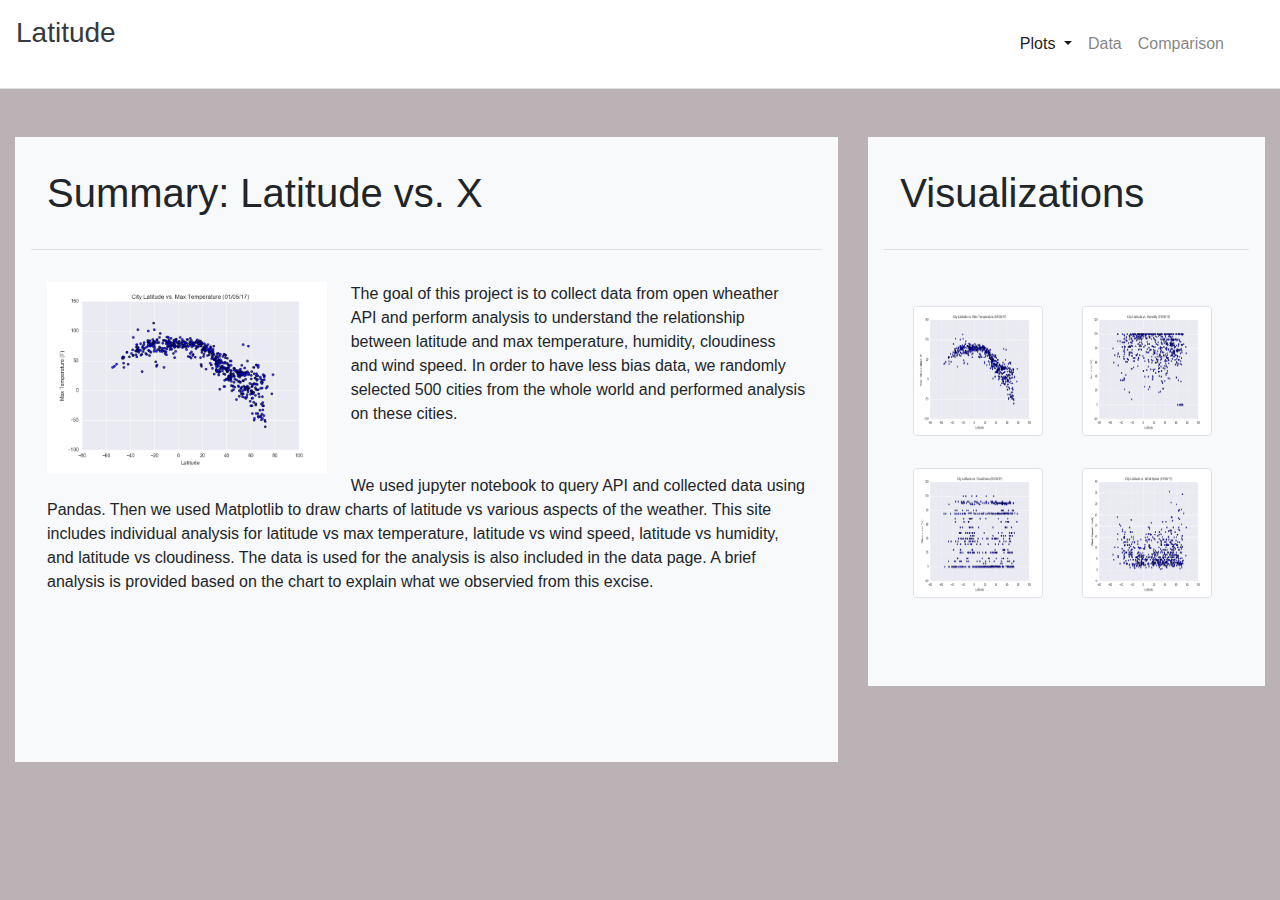
==== commit 315768b1: "final updates" ====
--- a/index.html
+++ b/index.html
@@ -4,37 +4,42 @@
         <meta charset="UTF-8">
         <title>Langing-Page</title>
         <link rel="stylesheet" href="https://stackpath.bootstrapcdn.com/bootstrap/4.3.1/css/bootstrap.min.css" integrity="sha384-ggOyR0iXCbMQv3Xipma34MD+dH/1fQ784/j6cY/iJTQUOhcWr7x9JvoRxT2MZw1T" crossorigin="anonymous">
-        <link rel="stylesheet" href="/style.css">
+        <link rel="stylesheet" href="style.css">
     </head>
     <body>
-        <div class="d-flex flex-column flex-md-row align-items-center p-3 mb-5 bg-white border-bottom box-shadow">             
-            <nav class ="navbar navbar-expand-md navbar-light my-0 my-md-0 mr-md-3">
-                        <a class= "navbar-brand" href="/index.html">Latitude</a>
-                        <button class="navbar-toggler nav" type="button" data-toggle="collapse" data-target="#navbarCollapse" aria-controls="navbarCollapse" aria-expanded="false" aria-label="Toggle navigation">
-                            <span class="navbar-toggler-icon"></span>
+        <div class="d-flex flex-column flex-md-row p-3 mb-5 bg-white border-bottom box-shadow">            
+            <div class="container-fluid">
+                <div class = "row">
+                    <h3><a href="index.html" class = "text-dark">Latitude</a></h3>
+                    <nav class ="navbar navbar-expand-md navbar-light my-0 my-md-0 mr-md-3 ml-auto">              
+                        <button class="navbar-toggler collapsed ml-auto" type="button" data-toggle="collapse" data-target="#navbarCollapse" aria-controls="navbarCollapse" aria-expanded="false" aria-label="Toggle navigation">
+                            <span class="navbar-toggler-icon ml-auto"></span>
                         </button>
-                        <div class="navbar-collapse collapse show" id="navbarCollapse" style>
-                            <ul class="navbar-nav mr-auto justify-content-end">
-                                <li class="nav-item dropdown active">
-                                    <a class="nav-link dropdown-toggle" href="#" id="navbarDropdown" role="button" data-toggle="dropdown" aria-haspopup="true" aria-expanded="false">
+                        <div class="navbar-collapse collapse ml-auto" id="navbarCollapse" style>
+                            <ul class="navbar-nav ml-auto">
+                                <li class="nav-item dropdown ml-auto active">
+                                    <a class="nav-link dropdown-toggle ml-auto" href="#" id="navbarDropdown" role="button" data-toggle="dropdown" aria-haspopup="false" aria-expanded="false">
                                     Plots
                                     </a>
-                                    <div class="dropdown-menu">
-                                    <a class="dropdown-item" href="/visualization-1.html">Max Temperature</a>
-                                    <a class="dropdown-item" href="/visualization-2.html">Humidity</a>
-                                    <a class="dropdown-item" href="/visualization-3.html">Cloudiness</a>
-                                    <a class="dropdown-item" href="/visualization-4.html">Wind Speed</a>
+                                    <div class="dropdown-menu ml-auto">
+                                    <a class="dropdown-item ml-auto" href="/visualization-1.html">Max Temperature</a>
+                                    <a class="dropdown-item ml-auto" href="/visualization-2.html">Humidity</a>
+                                    <a class="dropdown-item ml-auto" href="/visualization-3.html">Cloudiness</a>
+                                    <a class="dropdown-item ml-auto" href="/visualization-4.html">Wind Speed</a>
                                     </div>
                                 </li>
-                                <li class="nav-item">
+                                <li class="nav-item ml-auto">
                                     <a class="nav-link" href="/data.html">Data</a>
                                 </li>
-                                <li class="nav-item">
+                                <li class="nav-item ml-auto">
                                     <a class="nav-link" href="/comparison.html">Comparison</a>
                                 </li>
                             </ul>
                         </div>
                     </nav>
+                </div>
+            </div>
+        </div>
         </div>
         <div class ="container-fluid">
         <div class = "row mt-auto">
@@ -42,8 +47,8 @@
                 <div class="p-3 bg-light">
                 <h1 class = "display-5 p-3">Summary: Latitude vs. X</h1>
                 <hr/>
-                <p class = "display-6 p-3"><img src="\Resources\assets\images\Fig1.png" class="img-fluid left pr-4" style="float:left" alt="...">The purpose of this projet was to analyze how weather changes as you get closer to the equator. To accomplish this analysis, we first pulled data from the OpenWeatherMap API to assemble a dataset on over 500 cities</p>
-                <p class = "display-6 p-3">After assembling the datasset, we used Matplotlib to plot various aspects of the weather vs. latitude. Factors we looked at included: temperature, cloudiness wind speed, and humidity. This site provides the source data and visualizations created as part of the analysis, as well as explanations and descriptions of any trends and correlations witnessed.</p>
+                <p class = "display-6 p-3"><img src="\Resources\assets\images\Fig1.png" class="img-fluid left pr-4" style="float:left" alt="...">The goal of this project is to collect data from open wheather API and perform analysis to understand the relationship between latitude and max temperature, humidity, cloudiness and wind speed. In order to have less bias data, we randomly selected 500 cities from the whole world and performed analysis on these cities.</p>
+                <p class = "display-6 p-3">We used jupyter notebook to query API and collected data using Pandas. Then we used Matplotlib to draw charts of latitude vs various aspects of the weather. This site includes individual analysis for latitude vs max temperature, latitude vs wind speed, latitude vs humidity, and latitude vs cloudiness. The data is used for the analysis is also included in the data page. A brief analysis is provided based on the chart to explain what we observied from this excise.</p>
                 <p>&nbsp;</p>
                 <p>&nbsp;</p>
                 <p>&nbsp;</p>
@@ -81,6 +86,7 @@
                               <img class = "thumbnail thumbnail-sm border border-bottom rounded image-fluid" src="\Resources\assets\images\Fig4.png" alt="Wind Speed">
                             </a>
                         </div>
+                        <div class="padding"></div>
                     </div>
                 </div>
                 </div>
@@ -91,4 +97,4 @@
 <script src="https://cdnjs.cloudflare.com/ajax/libs/popper.js/1.14.7/umd/popper.min.js" integrity="sha384-UO2eT0CpHqdSJQ6hJty5KVphtPhzWj9WO1clHTMGa3JDZwrnQq4sF86dIHNDz0W1" crossorigin="anonymous"></script>
 <script src="https://stackpath.bootstrapcdn.com/bootstrap/4.3.1/js/bootstrap.min.js" integrity="sha384-JjSmVgyd0p3pXB1rRibZUAYoIIy6OrQ6VrjIEaFf/nJGzIxFDsf4x0xIM+B07jRM" crossorigin="anonymous"></script>
     </body>
-</html>
+</html>--- a/style.css
+++ b/style.css
@@ -21,6 +21,10 @@
   background-color:#BAB2B5;
 }
 
+a:link { text-decoration: none; }
+a:visited { text-decoration: none; }
+a:hover { text-decoration: none; }
+a:active { text-decoration: none; }
 
 h6{
 font-size: large;
@@ -29,6 +33,10 @@
 font-family:-apple-system, BlinkMacSystemFont, 'Segoe UI', Roboto, Oxygen, Ubuntu, Cantarell, 'Open Sans', 'Helvetica Neue', sans-serif;
 text-align:center;
 padding-top: 50px;
+}
+
+.padding{
+padding: 40px;
 }
 
 @media screen and (max-width: 992px) {
